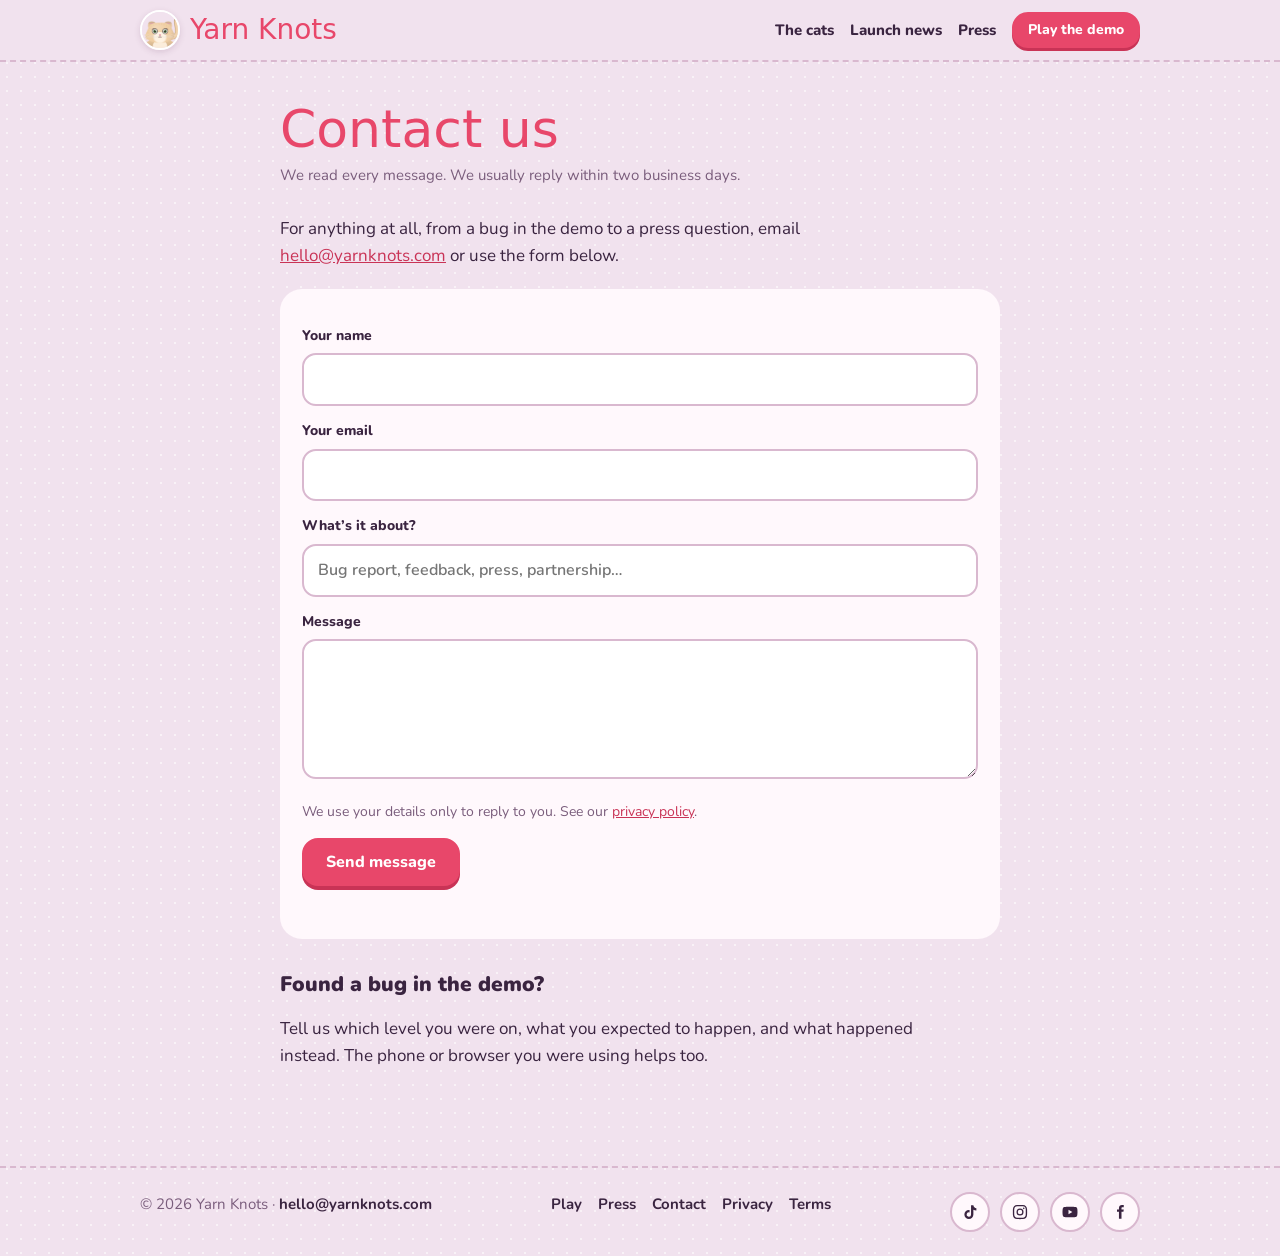
==== contact/index.html @ b8a92756 "Add files via upload" ====
<!doctype html>
<html lang="en">
<head>
<meta charset="utf-8">
<meta name="viewport" content="width=device-width,initial-scale=1">
<title>Contact – Yarn Knots</title>
<meta name="description" content="Get in touch with the Yarn Knots team.">
<meta property="og:title" content="Contact – Yarn Knots">
<meta property="og:description" content="Get in touch with the Yarn Knots team.">
<meta property="og:image" content="https://yarnknots.com/assets/og-image.png">
<meta name="theme-color" content="#f1e2ee">
<link rel="icon" href="../assets/favicon-32.png" sizes="32x32">
<link rel="apple-touch-icon" href="../assets/icon-180.png">
<link rel="preconnect" href="https://fonts.googleapis.com">
<link rel="preconnect" href="https://fonts.gstatic.com" crossorigin>
<link rel="stylesheet" href="https://fonts.googleapis.com/css2?family=Chewy&family=Nunito:wght@400;600;700;800;900&display=swap">
<link rel="stylesheet" href="../assets/style.css">
<script src="../assets/config.js"></script>
</head>
<body>
<header class="top">
  <div class="wrap">
    <a class="brand" href="../index.html"><img src="../assets/icon-180.png" alt=""><span>Yarn Knots</span></a>
    <nav class="nav" aria-label="Main">
      <a href="../index.html#cats">The cats</a>
      <a href="../index.html#signup">Launch news</a>
      <a href="../press/index.html">Press</a>
      <a class="btn small" href="../play/index.html">Play the demo</a>
    </nav>
  </div>
</header>
<main class="page">
<h1>Contact us</h1>
<p class="meta">We read every message. We usually reply within two business days.</p>
<p>For anything at all, from a bug in the demo to a press question, email <a data-email href="mailto:hello@yarnknots.com">hello@yarnknots.com</a> or use the form below.</p>
<form data-contact novalidate style="background:var(--mat);border-radius:22px;padding:22px;margin-top:20px">
  <label class="fl" for="c-name">Your name</label>
  <input id="c-name" type="text" name="name" required autocomplete="name">
  <label class="fl" for="c-email">Your email</label>
  <input id="c-email" type="email" name="email" required autocomplete="email">
  <label class="fl" for="c-topic">What’s it about?</label>
  <input id="c-topic" type="text" name="topic" placeholder="Bug report, feedback, press, partnership…">
  <label class="fl" for="c-msg">Message</label>
  <textarea id="c-msg" name="message" required></textarea>
  <input type="text" name="_gotcha" tabindex="-1" autocomplete="off" style="position:absolute;left:-9999px" aria-hidden="true">
  <p style="font-size:14px;color:var(--muted)">We use your details only to reply to you. See our <a href="../privacy/index.html">privacy policy</a>.</p>
  <button class="btn" type="submit">Send message</button>
  <p class="form-status" role="status"></p>
</form>
<h2>Found a bug in the demo?</h2>
<p>Tell us which level you were on, what you expected to happen, and what happened instead. The phone or browser you were using helps too.</p>

</main>
<footer>
  <div class="wrap">
    <div>© <span data-year>2026</span> Yarn Knots · <a data-email href="mailto:hello@yarnknots.com">hello@yarnknots.com</a></div>
    <nav aria-label="Footer">
      <a href="../play/index.html">Play</a><a href="../press/index.html">Press</a><a href="../contact/index.html">Contact</a><a href="../privacy/index.html">Privacy</a><a href="../terms/index.html">Terms</a>
    </nav>
    <div class="socials">
      <a data-social="tiktok" href="../index.html#" aria-label="Yarn Knots on TikTok"><svg viewBox="0 0 24 24"><path d="M16.5 3c.4 2.2 1.8 3.7 4 4v3.1c-1.5 0-2.9-.4-4-1.1v6.3a6 6 0 1 1-6-6c.3 0 .6 0 .9.1v3.2a2.9 2.9 0 1 0 2 2.7V3z"/></svg></a>
      <a data-social="instagram" href="../index.html#" aria-label="Yarn Knots on Instagram"><svg viewBox="0 0 24 24"><path d="M12 7.3a4.7 4.7 0 1 0 0 9.4 4.7 4.7 0 0 0 0-9.4zm0 7.7a3 3 0 1 1 0-6 3 3 0 0 1 0 6zM17 6a1.1 1.1 0 1 0 0 2.2A1.1 1.1 0 0 0 17 6zM12 2.5c-2.6 0-2.9 0-3.9.1-3.4.2-5.3 2-5.5 5.5-.1 1-.1 1.3-.1 3.9s0 2.9.1 3.9c.2 3.4 2.1 5.3 5.5 5.5 1 .1 1.3.1 3.9.1s2.9 0 3.9-.1c3.4-.2 5.3-2.1 5.5-5.5.1-1 .1-1.3.1-3.9s0-2.9-.1-3.9c-.2-3.4-2.1-5.3-5.5-5.5-1-.1-1.3-.1-3.9-.1zm0 1.7c2.5 0 2.8 0 3.8.1 2.5.1 3.7 1.3 3.8 3.8.1 1 .1 1.3.1 3.8s0 2.8-.1 3.8c-.1 2.5-1.3 3.7-3.8 3.8-1 .1-1.3.1-3.8.1s-2.8 0-3.8-.1c-2.5-.1-3.7-1.3-3.8-3.8-.1-1-.1-1.3-.1-3.8s0-2.8.1-3.8c.1-2.5 1.3-3.7 3.8-3.8 1-.1 1.3-.1 3.8-.1z"/></svg></a>
      <a data-social="youtube" href="../index.html#" aria-label="Yarn Knots on YouTube"><svg viewBox="0 0 24 24"><path d="M21.6 7.2a2.5 2.5 0 0 0-1.8-1.8C18.3 5 12 5 12 5s-6.3 0-7.8.4A2.5 2.5 0 0 0 2.4 7.2C2 8.8 2 12 2 12s0 3.2.4 4.8a2.5 2.5 0 0 0 1.8 1.8C5.7 19 12 19 12 19s6.3 0 7.8-.4a2.5 2.5 0 0 0 1.8-1.8c.4-1.6.4-4.8.4-4.8s0-3.2-.4-4.8zM10 15V9l5.2 3z"/></svg></a>
      <a data-social="facebook" href="../index.html#" aria-label="Yarn Knots on Facebook"><svg viewBox="0 0 24 24"><path d="M14 8.5V6.8c0-.8.2-1.3 1.4-1.3H17V2.6c-.3 0-1.3-.1-2.4-.1-2.4 0-4 1.4-4 4.1v1.9H8v3.2h2.6V21H14v-9.3h2.6l.4-3.2z"/></svg></a>
    </div>
  </div>
</footer>
<script src="../assets/site.js"></script>
</body>
</html>
---- assets/style.css ----
/* Yarn Knots site: felt play-mat look shared with the game. One light theme by design. */
:root{
  --felt:#f1e2ee; --mat:#fff8fc; --stitch:#d9b8cf; --tangle:#e8476a; --tangle-dark:#c93356;
  --free:#2fae8f; --gold:#ffb21e; --ink:#3a2440; --muted:#7a5d7c;
  --display:"Chewy","Comic Sans MS","Trebuchet MS",system-ui,sans-serif;
  --body:"Nunito",system-ui,-apple-system,"Segoe UI",sans-serif;
  color-scheme:light;
}
*{box-sizing:border-box}
html{scroll-behavior:smooth}
body{margin:0;background-color:var(--felt);background-image:radial-gradient(rgba(255,255,255,.55) 1px,transparent 1.5px);background-size:14px 14px;color:var(--ink);font:400 17px/1.6 var(--body)}
img{max-width:100%;height:auto;display:block}
a{color:var(--tangle-dark)}
a:focus-visible,button:focus-visible,input:focus-visible,textarea:focus-visible{outline:3px solid var(--free);outline-offset:2px}
.wrap{max-width:1040px;margin:0 auto;padding-inline:20px}
[hidden]{display:none!important}

/* header */
.top{position:sticky;top:0;z-index:10;background:rgba(241,226,238,.92);backdrop-filter:blur(6px);border-bottom:2px dashed var(--stitch)}
.top .wrap{display:flex;align-items:center;justify-content:space-between;gap:12px;padding-block:10px}
.brand{display:flex;align-items:center;gap:10px;text-decoration:none;color:var(--tangle)}
.brand img{width:40px;height:40px;border-radius:50%;border:2px solid #fff;box-shadow:0 2px 6px rgba(80,30,70,.15)}
.brand span{font:400 28px/1 var(--display)}
.nav{display:flex;align-items:center;gap:16px}
.nav a{color:var(--ink);text-decoration:none;font-weight:800;font-size:15px}
.nav a:hover{color:var(--tangle)}
.nav .btn{color:#fff}
@media (max-width:640px){.nav a:not(.btn){display:none}}

/* buttons */
.btn{display:inline-flex;align-items:center;justify-content:center;gap:8px;font:800 16px/1 var(--body);padding:14px 22px;border-radius:16px;border:2px solid var(--tangle);background:var(--tangle);color:#fff;text-decoration:none;cursor:pointer;box-shadow:0 4px 0 var(--tangle-dark);transition:transform .1s}
.btn:hover{transform:translateY(-1px)}
.btn:active{transform:translateY(2px);box-shadow:0 2px 0 var(--tangle-dark)}
.btn.small{padding:9px 14px;font-size:14px;box-shadow:0 3px 0 var(--tangle-dark)}
.btn.ghost{background:var(--mat);color:var(--ink);border-color:var(--stitch);box-shadow:0 4px 0 var(--stitch)}
.btn:disabled{opacity:.6;cursor:default}

/* hero */
.hero .wrap{display:grid;grid-template-columns:1.1fr .9fr;gap:32px;align-items:center;padding-block:56px 40px}
.hero h1{font:400 clamp(44px,8vw,76px)/1 var(--display);color:var(--tangle);margin:0 0 14px;text-shadow:0 3px 0 #fff;text-wrap:balance}
.hero .lead{font-size:20px;margin:0 0 24px;max-width:34ch;text-wrap:pretty}
.hero .ctas{display:flex;flex-wrap:wrap;gap:12px;align-items:center}
.hero .note{font-size:14px;color:var(--muted);margin-top:14px}
.hero-art{position:relative}
.hero-art img{border-radius:32px;border:4px solid #fff;box-shadow:0 18px 40px rgba(80,30,70,.2);transform:rotate(2deg)}
.hero-art .sticker{position:absolute;left:-14px;bottom:18px;background:var(--gold);color:#4a2c00;font:900 14px/1.2 var(--body);padding:10px 14px;border-radius:14px;transform:rotate(-6deg);box-shadow:0 6px 14px rgba(80,30,70,.2)}
@media (max-width:760px){.hero .wrap{grid-template-columns:1fr;padding-block:32px}.hero-art{max-width:360px;margin:0 auto}}

/* sections */
section{padding-block:40px}
.h2{font:400 clamp(32px,5vw,44px)/1.1 var(--display);color:var(--ink);margin:0 0 8px;text-wrap:balance}
.sub{color:var(--muted);margin:0 0 28px;max-width:60ch}
.cards{display:grid;grid-template-columns:repeat(3,1fr);gap:16px}
.card{background:var(--mat);border-radius:22px;padding:22px;border:2px solid transparent;box-shadow:0 8px 20px rgba(80,30,70,.08);min-width:0}
.card .ic{width:48px;height:48px;border-radius:14px;display:grid;place-items:center;margin-bottom:12px}
.card .ic svg{width:28px;height:28px}
.card h3{font:900 19px/1.25 var(--body);margin:0 0 6px}
.card p{margin:0;color:var(--muted);font-size:16px}
@media (max-width:760px){.cards{grid-template-columns:1fr}}

.shots{display:grid;grid-template-columns:repeat(3,1fr);gap:18px}
.shots figure{margin:0}
.shots img{border-radius:26px;border:4px solid #fff;box-shadow:0 12px 28px rgba(80,30,70,.15)}
.shots figcaption{text-align:center;font-weight:800;margin-top:10px;font-size:15px}
@media (max-width:760px){.shots{grid-template-columns:repeat(3,minmax(200px,1fr));overflow-x:auto;padding-bottom:10px;scroll-snap-type:x mandatory}.shots figure{scroll-snap-align:center}}

.cats{display:flex;flex-wrap:wrap;gap:14px}
.cat{flex:1 1 150px;background:var(--mat);border-radius:20px;padding:14px;text-align:center;min-width:0}
.cat img{width:96px;height:96px;margin:0 auto 8px;border-radius:50%}
.cat b{display:block;font-size:16px}
.cat span{font-size:14px;color:var(--muted)}

/* signup */
.signup{background:var(--mat);border-radius:28px;padding:32px;display:grid;grid-template-columns:auto 1fr;gap:24px;align-items:center;box-shadow:0 10px 26px rgba(80,30,70,.1);border:3px dashed var(--stitch)}
.signup img{width:120px;height:120px;border-radius:50%}
.signup h2{margin-top:0}
@media (max-width:640px){.signup{grid-template-columns:1fr;text-align:center;padding:24px}.signup img{margin:0 auto}}
.form-row{display:flex;gap:10px;flex-wrap:wrap}
.form-row input{flex:1 1 220px;min-width:0}
input[type=email],input[type=text],textarea{font:600 16px/1.3 var(--body);padding:14px 14px;border-radius:14px;border:2px solid var(--stitch);background:#fff;color:var(--ink);width:100%}
textarea{min-height:140px;resize:vertical}
.check{display:flex;gap:10px;align-items:flex-start;font-size:14px;color:var(--muted);margin-top:10px;text-align:left}
.check input{margin-top:3px;width:18px;height:18px;accent-color:var(--tangle);flex:none}
.form-status{min-height:1.4em;margin:10px 0 0;font-weight:800;font-size:15px}
.form-status.ok{color:var(--free)}
.form-status.err{color:var(--tangle-dark)}
label.fl{display:block;font-weight:800;font-size:14px;margin:14px 0 6px}

/* text pages */
.page{max-width:760px;margin:0 auto;padding:40px 20px 56px}
.page h1{font:400 clamp(36px,6vw,52px)/1.05 var(--display);color:var(--tangle);margin:0 0 6px}
.page .meta{color:var(--muted);font-size:15px;margin:0 0 28px}
.page h2{font:900 21px/1.3 var(--body);margin:32px 0 8px}
.page p,.page li{max-width:68ch}
.page .box{background:var(--mat);border-radius:18px;padding:18px 20px;margin:20px 0;border-left:6px solid var(--gold)}
.page table{width:100%;border-collapse:collapse;font-size:15px;background:var(--mat);border-radius:14px;overflow:hidden}
.page th,.page td{text-align:left;padding:10px 12px;border-bottom:1px solid #eedce8;vertical-align:top}
.page th{background:#f7e9f2}
.table-scroll{overflow-x:auto}
.placeholder{background:#fff3c4;border-radius:6px;padding:0 4px}

/* footer */
footer{border-top:2px dashed var(--stitch);margin-top:24px}
footer .wrap{display:flex;flex-wrap:wrap;justify-content:space-between;gap:16px;padding-block:24px;font-size:15px;color:var(--muted)}
footer nav{display:flex;flex-wrap:wrap;gap:16px}
footer a{color:var(--ink);text-decoration:none;font-weight:700}
footer a:hover{color:var(--tangle)}
.socials{display:flex;gap:10px}
.socials a{width:40px;height:40px;border-radius:50%;background:var(--mat);display:grid;place-items:center;border:2px solid var(--stitch)}
.socials svg{width:18px;height:18px;fill:var(--ink)}
@media (prefers-reduced-motion:reduce){html{scroll-behavior:auto}.btn{transition:none}}
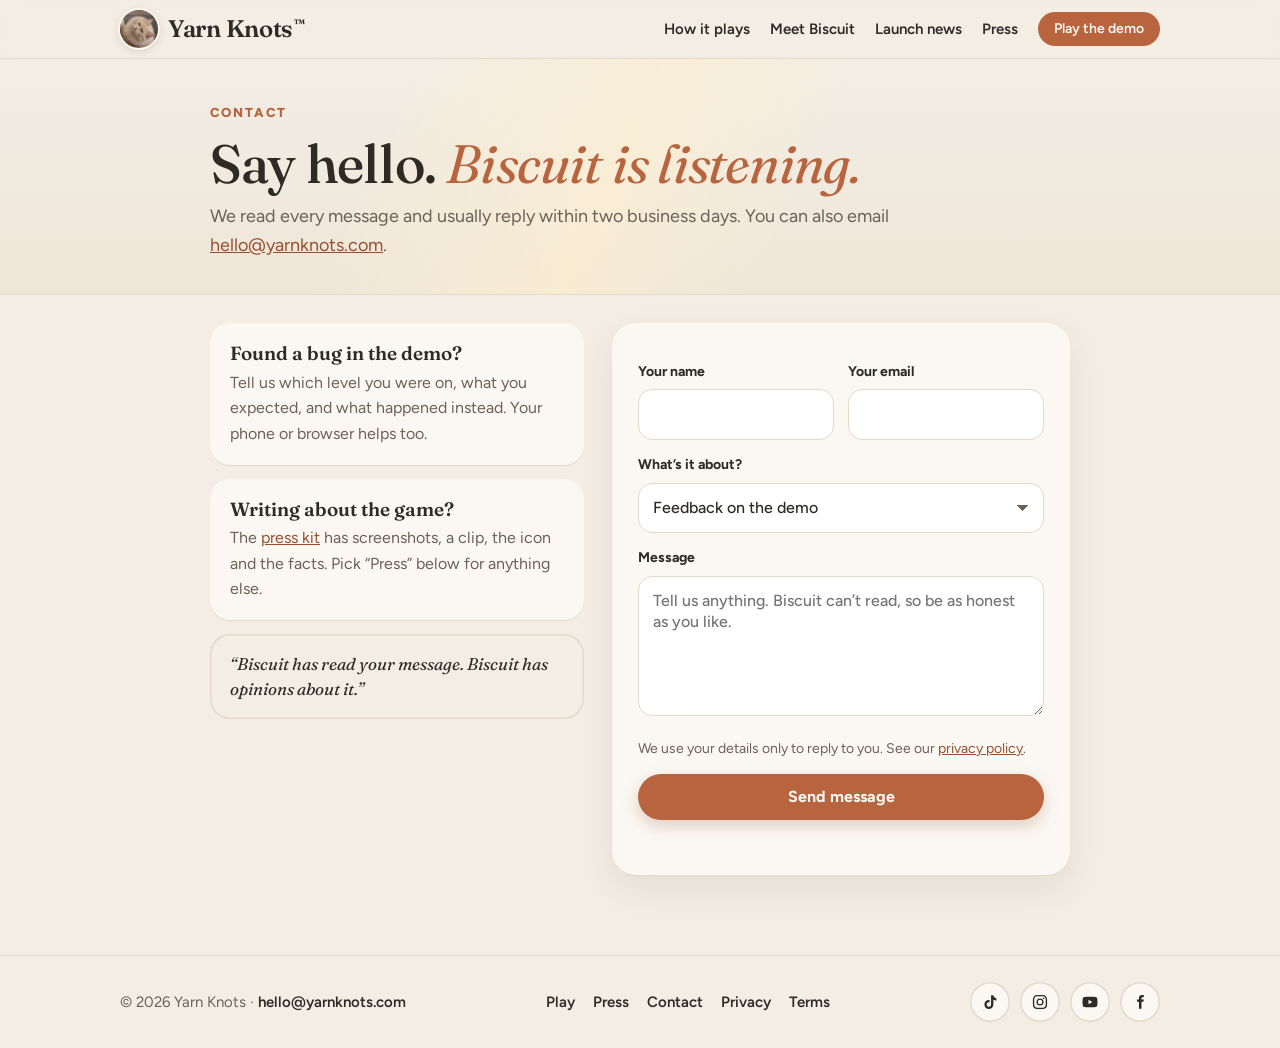
==== commit bbe7dbbf: "Add files via upload" ====
--- a/contact/index.html
+++ b/contact/index.html
@@ -4,52 +4,68 @@
 <meta charset="utf-8">
 <meta name="viewport" content="width=device-width,initial-scale=1">
 <title>Contact – Yarn Knots</title>
-<meta name="description" content="Get in touch with the Yarn Knots team.">
+<meta name="description" content="Questions, bug reports, press or partnerships: get in touch with Yarn Knots.">
 <meta property="og:title" content="Contact – Yarn Knots">
-<meta property="og:description" content="Get in touch with the Yarn Knots team.">
+<meta property="og:description" content="Questions, bug reports, press or partnerships: get in touch with Yarn Knots.">
 <meta property="og:image" content="https://yarnknots.com/assets/og-image.png">
-<meta name="theme-color" content="#f1e2ee">
+<meta name="twitter:card" content="summary_large_image">
+<meta name="theme-color" content="#F3EDE4">
 <link rel="icon" href="../assets/favicon-32.png" sizes="32x32">
 <link rel="apple-touch-icon" href="../assets/icon-180.png">
 <link rel="preconnect" href="https://fonts.googleapis.com">
 <link rel="preconnect" href="https://fonts.gstatic.com" crossorigin>
-<link rel="stylesheet" href="https://fonts.googleapis.com/css2?family=Chewy&family=Nunito:wght@400;600;700;800;900&display=swap">
 <link rel="stylesheet" href="../assets/style.css">
 <script src="../assets/config.js"></script>
 </head>
 <body>
 <header class="top">
   <div class="wrap">
-    <a class="brand" href="../index.html"><img src="../assets/icon-180.png" alt=""><span>Yarn Knots</span></a>
+    <a class="brand" href="../index.html"><img src="../assets/icon-180.png" alt=""><span>Yarn Knots<sup style="font-size:.45em;vertical-align:.9em;line-height:0;margin-left:1px">™</sup></span></a>
     <nav class="nav" aria-label="Main">
-      <a href="../index.html#cats">The cats</a>
+      <a href="../index.html#how">How it plays</a>
+      <a href="../index.html#biscuit">Meet Biscuit</a>
       <a href="../index.html#signup">Launch news</a>
       <a href="../press/index.html">Press</a>
       <a class="btn small" href="../play/index.html">Play the demo</a>
     </nav>
   </div>
 </header>
-<main class="page">
-<h1>Contact us</h1>
-<p class="meta">We read every message. We usually reply within two business days.</p>
-<p>For anything at all, from a bug in the demo to a press question, email <a data-email href="mailto:hello@yarnknots.com">hello@yarnknots.com</a> or use the form below.</p>
-<form data-contact novalidate style="background:var(--mat);border-radius:22px;padding:22px;margin-top:20px">
-  <label class="fl" for="c-name">Your name</label>
-  <input id="c-name" type="text" name="name" required autocomplete="name">
-  <label class="fl" for="c-email">Your email</label>
-  <input id="c-email" type="email" name="email" required autocomplete="email">
-  <label class="fl" for="c-topic">What’s it about?</label>
-  <input id="c-topic" type="text" name="topic" placeholder="Bug report, feedback, press, partnership…">
-  <label class="fl" for="c-msg">Message</label>
-  <textarea id="c-msg" name="message" required></textarea>
-  <input type="text" name="_gotcha" tabindex="-1" autocomplete="off" style="position:absolute;left:-9999px" aria-hidden="true">
-  <p style="font-size:14px;color:var(--muted)">We use your details only to reply to you. See our <a href="../privacy/index.html">privacy policy</a>.</p>
-  <button class="btn" type="submit">Send message</button>
-  <p class="form-status" role="status"></p>
-</form>
-<h2>Found a bug in the demo?</h2>
-<p>Tell us which level you were on, what you expected to happen, and what happened instead. The phone or browser you were using helps too.</p>
-
+<div class="page-head">
+  <div class="wrap">
+    <p class="eyebrow">Contact</p>
+    <h1>Say hello. <em>Biscuit is listening.</em></h1>
+    <p class="lead">We read every message and usually reply within two business days. You can also email <a data-email href="mailto:hello@yarnknots.com">hello@yarnknots.com</a>.</p>
+  </div>
+</div>
+<main class="page doc">
+  <div class="contact-grid">
+    <div class="contact-side">
+      <div class="tip"><h3>Found a bug in the demo?</h3><p>Tell us which level you were on, what you expected, and what happened instead. Your phone or browser helps too.</p></div>
+      <div class="tip"><h3>Writing about the game?</h3><p>The <a href="../press/index.html">press kit</a> has screenshots, a clip, the icon and the facts. Pick “Press” below for anything else.</p></div>
+      <div class="tip quote">“Biscuit has read your message. Biscuit has opinions about it.”</div>
+    </div>
+    <form class="form-card" data-contact novalidate>
+      <input type="hidden" name="_subject" value="Yarn Knots website message">
+      <div class="two">
+        <div><label class="fl" for="c-name">Your name</label><input id="c-name" type="text" name="name" required autocomplete="name"></div>
+        <div><label class="fl" for="c-email">Your email</label><input id="c-email" type="email" name="email" required autocomplete="email"></div>
+      </div>
+      <label class="fl" for="c-topic">What’s it about?</label>
+      <select id="c-topic" name="topic">
+        <option>Feedback on the demo</option>
+        <option>Bug in the demo</option>
+        <option>Press</option>
+        <option>Partnership or business</option>
+        <option>Something else</option>
+      </select>
+      <label class="fl" for="c-msg">Message</label>
+      <textarea id="c-msg" name="message" required placeholder="Tell us anything. Biscuit can’t read, so be as honest as you like."></textarea>
+      <input type="text" name="_gotcha" tabindex="-1" autocomplete="off" style="position:absolute;left:-9999px" aria-hidden="true">
+      <p class="small">We use your details only to reply to you. See our <a href="../privacy/index.html">privacy policy</a>.</p>
+      <button class="btn" type="submit">Send message</button>
+      <p class="form-status" role="status"></p>
+    </form>
+  </div>
 </main>
 <footer>
   <div class="wrap">
--- a/assets/style.css
+++ b/assets/style.css
@@ -1,111 +1,186 @@
-/* Yarn Knots site: felt play-mat look shared with the game. One light theme by design. */
+/* Yarn Knots site: warm "sunlit living room" look shared with the game (oat, cream, terracotta, sage).
+   Fonts load here so every page picks them up. One light theme by design. */
+@import url("https://fonts.googleapis.com/css2?family=Fraunces:ital,opsz,wght@0,9..144,500;0,9..144,600;1,9..144,400&family=Figtree:wght@400;500;600;700;800&display=swap");
 :root{
-  --felt:#f1e2ee; --mat:#fff8fc; --stitch:#d9b8cf; --tangle:#e8476a; --tangle-dark:#c93356;
-  --free:#2fae8f; --gold:#ffb21e; --ink:#3a2440; --muted:#7a5d7c;
-  --display:"Chewy","Comic Sans MS","Trebuchet MS",system-ui,sans-serif;
-  --body:"Nunito",system-ui,-apple-system,"Segoe UI",sans-serif;
+  --oat:#F3EDE4; --card:#FBF8F3; --line:#E4D9CA; --ink:#2E2A26; --muted:#6B6158;
+  --terra:#B8643F; --terra-dark:#984E2F; --sage:#7E8F6A; --sage-soft:#E3E8DA; --wood:#2A1D14; --gold:#E2B65A;
+  --display:"Fraunces", Georgia, "Times New Roman", serif;
+  --body:"Figtree", system-ui, -apple-system, "Segoe UI", sans-serif;
+  /* old names kept so older page markup still works */
+  --felt:var(--oat); --mat:var(--card); --stitch:var(--line); --tangle:var(--terra); --tangle-dark:var(--terra-dark); --free:var(--sage);
   color-scheme:light;
 }
 *{box-sizing:border-box}
 html{scroll-behavior:smooth}
-body{margin:0;background-color:var(--felt);background-image:radial-gradient(rgba(255,255,255,.55) 1px,transparent 1.5px);background-size:14px 14px;color:var(--ink);font:400 17px/1.6 var(--body)}
-img{max-width:100%;height:auto;display:block}
-a{color:var(--tangle-dark)}
-a:focus-visible,button:focus-visible,input:focus-visible,textarea:focus-visible{outline:3px solid var(--free);outline-offset:2px}
-.wrap{max-width:1040px;margin:0 auto;padding-inline:20px}
+body{margin:0;background:var(--oat);color:var(--ink);font:400 17px/1.6 var(--body);-webkit-font-smoothing:antialiased}
+img,video{max-width:100%;height:auto;display:block}
+a{color:var(--terra-dark)}
+a:focus-visible,button:focus-visible,input:focus-visible,textarea:focus-visible{outline:3px solid var(--terra);outline-offset:2px}
+.wrap{max-width:1080px;margin:0 auto;padding-inline:20px}
 [hidden]{display:none!important}
 
 /* header */
-.top{position:sticky;top:0;z-index:10;background:rgba(241,226,238,.92);backdrop-filter:blur(6px);border-bottom:2px dashed var(--stitch)}
+.top{position:sticky;top:0;z-index:10;background:rgba(243,237,228,.9);backdrop-filter:blur(8px);-webkit-backdrop-filter:blur(8px);border-bottom:1px solid var(--line)}
 .top .wrap{display:flex;align-items:center;justify-content:space-between;gap:12px;padding-block:10px}
-.brand{display:flex;align-items:center;gap:10px;text-decoration:none;color:var(--tangle)}
-.brand img{width:40px;height:40px;border-radius:50%;border:2px solid #fff;box-shadow:0 2px 6px rgba(80,30,70,.15)}
-.brand span{font:400 28px/1 var(--display)}
-.nav{display:flex;align-items:center;gap:16px}
-.nav a{color:var(--ink);text-decoration:none;font-weight:800;font-size:15px}
-.nav a:hover{color:var(--tangle)}
-.nav .btn{color:#fff}
-@media (max-width:640px){.nav a:not(.btn){display:none}}
+.brand{display:flex;align-items:center;gap:10px;text-decoration:none;color:var(--ink)}
+.brand img{width:38px;height:38px;border-radius:50%;object-fit:cover;box-shadow:0 0 0 2px var(--card),0 2px 8px rgba(60,35,15,.2)}
+.brand span{font:600 24px/1 var(--display);letter-spacing:-.3px}
+.nav{display:flex;align-items:center;gap:20px}
+.nav a{color:var(--ink);text-decoration:none;font-weight:600;font-size:15px}
+.nav a:hover{color:var(--terra)}
+.nav .btn{color:var(--card)}
+@media (max-width:700px){.nav a:not(.btn){display:none}}
 
 /* buttons */
-.btn{display:inline-flex;align-items:center;justify-content:center;gap:8px;font:800 16px/1 var(--body);padding:14px 22px;border-radius:16px;border:2px solid var(--tangle);background:var(--tangle);color:#fff;text-decoration:none;cursor:pointer;box-shadow:0 4px 0 var(--tangle-dark);transition:transform .1s}
-.btn:hover{transform:translateY(-1px)}
-.btn:active{transform:translateY(2px);box-shadow:0 2px 0 var(--tangle-dark)}
-.btn.small{padding:9px 14px;font-size:14px;box-shadow:0 3px 0 var(--tangle-dark)}
-.btn.ghost{background:var(--mat);color:var(--ink);border-color:var(--stitch);box-shadow:0 4px 0 var(--stitch)}
+.btn{display:inline-flex;align-items:center;justify-content:center;gap:8px;font:700 16px/1 var(--body);padding:15px 24px;border-radius:999px;border:0;background:var(--terra);color:var(--card);text-decoration:none;cursor:pointer;box-shadow:0 6px 16px rgba(152,78,47,.25);transition:transform .12s,background .12s}
+.btn:hover{background:var(--terra-dark);transform:translateY(-1px)}
+.btn:active{transform:translateY(1px)}
+.btn.small{padding:10px 16px;font-size:14px;box-shadow:none}
+.btn.ghost{background:var(--card);color:var(--ink);box-shadow:inset 0 0 0 1.5px var(--line)}
+.btn.ghost:hover{background:#fff}
 .btn:disabled{opacity:.6;cursor:default}
 
 /* hero */
-.hero .wrap{display:grid;grid-template-columns:1.1fr .9fr;gap:32px;align-items:center;padding-block:56px 40px}
-.hero h1{font:400 clamp(44px,8vw,76px)/1 var(--display);color:var(--tangle);margin:0 0 14px;text-shadow:0 3px 0 #fff;text-wrap:balance}
-.hero .lead{font-size:20px;margin:0 0 24px;max-width:34ch;text-wrap:pretty}
+.hero{position:relative;overflow:hidden;background:
+  linear-gradient(115deg, rgba(255,247,230,.0) 30%, rgba(255,240,205,.55) 45%, rgba(255,247,230,0) 60%),
+  linear-gradient(180deg, var(--oat), #EFE6D9)}
+.hero .wrap{display:grid;grid-template-columns:1.15fr .85fr;gap:40px;align-items:center;padding-block:56px 48px}
+.eyebrow{font-size:13px;font-weight:800;letter-spacing:2px;text-transform:uppercase;color:var(--terra);margin:0 0 12px}
+.hero h1{font:500 clamp(40px,6.4vw,68px)/1.04 var(--display);letter-spacing:-1px;margin:0 0 18px;text-wrap:balance}
+.hero h1 em{font-style:italic;font-weight:400;color:var(--terra)}
+.hero .lead{font-size:19px;margin:0 0 26px;max-width:36ch;color:var(--muted);text-wrap:pretty}
 .hero .ctas{display:flex;flex-wrap:wrap;gap:12px;align-items:center}
 .hero .note{font-size:14px;color:var(--muted);margin-top:14px}
-.hero-art{position:relative}
-.hero-art img{border-radius:32px;border:4px solid #fff;box-shadow:0 18px 40px rgba(80,30,70,.2);transform:rotate(2deg)}
-.hero-art .sticker{position:absolute;left:-14px;bottom:18px;background:var(--gold);color:#4a2c00;font:900 14px/1.2 var(--body);padding:10px 14px;border-radius:14px;transform:rotate(-6deg);box-shadow:0 6px 14px rgba(80,30,70,.2)}
-@media (max-width:760px){.hero .wrap{grid-template-columns:1fr;padding-block:32px}.hero-art{max-width:360px;margin:0 auto}}
+.phone{position:relative;justify-self:center;width:min(300px,78vw);aspect-ratio:390/844;border-radius:42px;padding:10px;background:#1E1612;box-shadow:0 30px 60px rgba(42,29,20,.35),inset 0 0 0 2px #3a2c22}
+.phone video,.phone img{width:100%;height:100%;object-fit:cover;border-radius:32px;background:#7A5636}
+.phone .sticker{position:absolute;left:-30px;top:120px;background:var(--gold);color:#3b2a08;font:800 13px/1.25 var(--body);padding:10px 14px;border-radius:14px;transform:rotate(-5deg);box-shadow:0 8px 18px rgba(42,29,20,.25);max-width:150px}
+@media (max-width:820px){.hero .wrap{grid-template-columns:1fr;padding-block:36px 40px;gap:32px}.phone .sticker{left:-10px}}
 
 /* sections */
-section{padding-block:40px}
-.h2{font:400 clamp(32px,5vw,44px)/1.1 var(--display);color:var(--ink);margin:0 0 8px;text-wrap:balance}
-.sub{color:var(--muted);margin:0 0 28px;max-width:60ch}
+section{padding-block:48px}
+.h2{font:500 clamp(30px,4.4vw,42px)/1.1 var(--display);letter-spacing:-.5px;color:var(--ink);margin:0 0 10px;text-wrap:balance}
+.sub{color:var(--muted);margin:0 0 30px;max-width:60ch}
 .cards{display:grid;grid-template-columns:repeat(3,1fr);gap:16px}
-.card{background:var(--mat);border-radius:22px;padding:22px;border:2px solid transparent;box-shadow:0 8px 20px rgba(80,30,70,.08);min-width:0}
-.card .ic{width:48px;height:48px;border-radius:14px;display:grid;place-items:center;margin-bottom:12px}
-.card .ic svg{width:28px;height:28px}
-.card h3{font:900 19px/1.25 var(--body);margin:0 0 6px}
+.card{background:var(--card);border-radius:22px;padding:24px;box-shadow:0 1px 0 var(--line),0 10px 26px rgba(94,70,44,.07);min-width:0}
+.card .ic{width:48px;height:48px;border-radius:14px;display:grid;place-items:center;margin-bottom:14px;background:var(--sage-soft)}
+.card .ic svg{width:26px;height:26px}
+.card h3{font:600 21px/1.25 var(--display);margin:0 0 6px}
 .card p{margin:0;color:var(--muted);font-size:16px}
-@media (max-width:760px){.cards{grid-template-columns:1fr}}
+@media (max-width:820px){.cards{grid-template-columns:1fr}}
 
-.shots{display:grid;grid-template-columns:repeat(3,1fr);gap:18px}
-.shots figure{margin:0}
-.shots img{border-radius:26px;border:4px solid #fff;box-shadow:0 12px 28px rgba(80,30,70,.15)}
-.shots figcaption{text-align:center;font-weight:800;margin-top:10px;font-size:15px}
-@media (max-width:760px){.shots{grid-template-columns:repeat(3,minmax(200px,1fr));overflow-x:auto;padding-bottom:10px;scroll-snap-type:x mandatory}.shots figure{scroll-snap-align:center}}
+.shots{display:grid;grid-template-columns:repeat(3,1fr);gap:20px}
+.shots figure{margin:0;min-width:0}
+.shots img{border-radius:26px;box-shadow:0 0 0 6px #1E1612,0 18px 36px rgba(42,29,20,.25)}
+.shots figcaption{text-align:center;font-weight:700;margin-top:16px;font-size:15px}
+.shots figcaption span{display:block;font-weight:400;color:var(--muted);font-size:14px}
+@media (max-width:820px){.shots{grid-template-columns:repeat(3,minmax(220px,1fr));overflow-x:auto;padding:8px 8px 14px;scroll-snap-type:x mandatory}.shots figure{scroll-snap-align:center}}
 
+/* meet Biscuit */
+.biscuit{display:grid;grid-template-columns:.9fr 1.1fr;gap:36px;align-items:center;background:var(--card);border-radius:28px;padding:28px;box-shadow:0 1px 0 var(--line),0 12px 30px rgba(94,70,44,.08)}
+.biscuit img{border-radius:20px;width:100%}
+.quotes{list-style:none;margin:18px 0 0;padding:0;display:flex;flex-direction:column;gap:10px}
+.quotes li{font:italic 400 18px/1.4 var(--display);background:var(--oat);border-radius:16px 16px 16px 6px;padding:12px 16px}
+@media (max-width:820px){.biscuit{grid-template-columns:1fr;padding:20px}}
+
+/* old "cats" grid (still used on the Press page) */
 .cats{display:flex;flex-wrap:wrap;gap:14px}
-.cat{flex:1 1 150px;background:var(--mat);border-radius:20px;padding:14px;text-align:center;min-width:0}
-.cat img{width:96px;height:96px;margin:0 auto 8px;border-radius:50%}
+.cat{flex:1 1 150px;background:var(--card);border-radius:20px;padding:14px;text-align:center;min-width:0}
+.cat img{width:96px;height:96px;margin:0 auto 8px;border-radius:50%;object-fit:cover}
 .cat b{display:block;font-size:16px}
 .cat span{font-size:14px;color:var(--muted)}
 
 /* signup */
-.signup{background:var(--mat);border-radius:28px;padding:32px;display:grid;grid-template-columns:auto 1fr;gap:24px;align-items:center;box-shadow:0 10px 26px rgba(80,30,70,.1);border:3px dashed var(--stitch)}
-.signup img{width:120px;height:120px;border-radius:50%}
-.signup h2{margin-top:0}
+.signup{background:var(--wood);color:var(--card);border-radius:28px;padding:32px;display:grid;grid-template-columns:auto 1fr;gap:28px;align-items:center;box-shadow:0 18px 40px rgba(42,29,20,.25)}
+.signup img{width:130px;height:130px;border-radius:50%;object-fit:cover;box-shadow:0 0 0 4px rgba(251,248,243,.15)}
+.signup h2{font:500 clamp(26px,3.6vw,34px)/1.15 var(--display);margin:0 0 6px;color:var(--card)}
+.signup p{margin:0 0 14px;color:#D9CCBC}
+.signup .sender-form-field{background:var(--card);border-radius:18px;padding:6px}
+.signup .signup-fallback{color:#D9CCBC}
 @media (max-width:640px){.signup{grid-template-columns:1fr;text-align:center;padding:24px}.signup img{margin:0 auto}}
 .form-row{display:flex;gap:10px;flex-wrap:wrap}
 .form-row input{flex:1 1 220px;min-width:0}
-input[type=email],input[type=text],textarea{font:600 16px/1.3 var(--body);padding:14px 14px;border-radius:14px;border:2px solid var(--stitch);background:#fff;color:var(--ink);width:100%}
+input[type=email],input[type=text],textarea{font:500 16px/1.3 var(--body);padding:14px;border-radius:14px;border:1.5px solid var(--line);background:#fff;color:var(--ink);width:100%}
 textarea{min-height:140px;resize:vertical}
 .check{display:flex;gap:10px;align-items:flex-start;font-size:14px;color:var(--muted);margin-top:10px;text-align:left}
-.check input{margin-top:3px;width:18px;height:18px;accent-color:var(--tangle);flex:none}
-.form-status{min-height:1.4em;margin:10px 0 0;font-weight:800;font-size:15px}
-.form-status.ok{color:var(--free)}
-.form-status.err{color:var(--tangle-dark)}
-label.fl{display:block;font-weight:800;font-size:14px;margin:14px 0 6px}
+.check input{margin-top:3px;width:18px;height:18px;accent-color:var(--terra);flex:none}
+.form-status{min-height:1.4em;margin:10px 0 0;font-weight:700;font-size:15px}
+.form-status.ok{color:#56663F}
+.form-status.err{color:var(--terra-dark)}
+label.fl{display:block;font-weight:700;font-size:14px;margin:14px 0 6px}
 
 /* text pages */
-.page{max-width:760px;margin:0 auto;padding:40px 20px 56px}
-.page h1{font:400 clamp(36px,6vw,52px)/1.05 var(--display);color:var(--tangle);margin:0 0 6px}
+.page{max-width:760px;margin:0 auto;padding:44px 20px 56px}
+.page h1{font:500 clamp(36px,6vw,50px)/1.05 var(--display);letter-spacing:-.5px;color:var(--ink);margin:0 0 6px}
 .page .meta{color:var(--muted);font-size:15px;margin:0 0 28px}
-.page h2{font:900 21px/1.3 var(--body);margin:32px 0 8px}
+.page h2{font:600 22px/1.3 var(--display);margin:32px 0 8px}
 .page p,.page li{max-width:68ch}
-.page .box{background:var(--mat);border-radius:18px;padding:18px 20px;margin:20px 0;border-left:6px solid var(--gold)}
-.page table{width:100%;border-collapse:collapse;font-size:15px;background:var(--mat);border-radius:14px;overflow:hidden}
-.page th,.page td{text-align:left;padding:10px 12px;border-bottom:1px solid #eedce8;vertical-align:top}
-.page th{background:#f7e9f2}
+.page .box{background:var(--card);border-radius:18px;padding:18px 20px;margin:20px 0;border-left:5px solid var(--sage)}
+.page table{width:100%;border-collapse:collapse;font-size:15px;background:var(--card);border-radius:14px;overflow:hidden}
+.page th,.page td{text-align:left;padding:10px 12px;border-bottom:1px solid var(--line);vertical-align:top}
+.page th{background:#EFE6D9}
 .table-scroll{overflow-x:auto}
-.placeholder{background:#fff3c4;border-radius:6px;padding:0 4px}
+.placeholder{background:#F6E7C4;border-radius:6px;padding:0 4px}
 
 /* footer */
-footer{border-top:2px dashed var(--stitch);margin-top:24px}
-footer .wrap{display:flex;flex-wrap:wrap;justify-content:space-between;gap:16px;padding-block:24px;font-size:15px;color:var(--muted)}
-footer nav{display:flex;flex-wrap:wrap;gap:16px}
-footer a{color:var(--ink);text-decoration:none;font-weight:700}
-footer a:hover{color:var(--tangle)}
+footer{border-top:1px solid var(--line);margin-top:24px}
+footer .wrap{display:flex;flex-wrap:wrap;justify-content:space-between;align-items:center;gap:16px;padding-block:26px;font-size:15px;color:var(--muted)}
+footer nav{display:flex;flex-wrap:wrap;gap:18px}
+footer a{color:var(--ink);text-decoration:none;font-weight:600}
+footer a:hover{color:var(--terra)}
 .socials{display:flex;gap:10px}
-.socials a{width:40px;height:40px;border-radius:50%;background:var(--mat);display:grid;place-items:center;border:2px solid var(--stitch)}
+.socials a{width:40px;height:40px;border-radius:50%;background:var(--card);display:grid;place-items:center;box-shadow:inset 0 0 0 1.5px var(--line)}
 .socials svg{width:18px;height:18px;fill:var(--ink)}
 @media (prefers-reduced-motion:reduce){html{scroll-behavior:auto}.btn{transition:none}}
+
+/* Sender.net embedded form */
+.signup-form{min-width:0}
+.sender-form-field{min-height:120px}
+.signup-fallback{font-weight:600;color:var(--muted)}
+
+/* inner pages: warm header band + content card */
+.page-head{background:linear-gradient(115deg,rgba(255,240,205,0) 30%,rgba(255,240,205,.55) 48%,rgba(255,240,205,0) 62%),linear-gradient(180deg,var(--oat),#EFE6D9);border-bottom:1px solid var(--line)}
+.page-head .wrap{max-width:900px;padding-block:44px 34px}
+.page-head h1{font:500 clamp(36px,6vw,54px)/1.05 var(--display);letter-spacing:-.8px;margin:0 0 10px;text-wrap:balance}
+.page-head h1 em{font-style:italic;font-weight:400;color:var(--terra)}
+.page-head .lead{font-size:18px;color:var(--muted);margin:0;max-width:60ch}
+.page-head .meta{font-size:14px;color:var(--muted);margin:12px 0 0}
+.page.doc{max-width:900px;padding-top:28px}
+.doc-card{background:var(--card);border-radius:24px;padding:8px 32px 28px;box-shadow:0 1px 0 var(--line),0 12px 30px rgba(94,70,44,.07)}
+.doc-card > h2:first-child{margin-top:24px}
+.page.doc h2{font:600 24px/1.25 var(--display);margin:34px 0 8px}
+.page.doc ul{padding-left:22px}
+.page.doc li{margin:4px 0}
+.page .box{border-left:0;background:var(--sage-soft);border-radius:18px;padding:18px 22px}
+.page .box b{font-family:var(--display);font-weight:600;font-size:18px}
+@media (max-width:640px){.doc-card{padding:4px 18px 20px}}
+
+/* contact */
+.contact-grid{display:grid;grid-template-columns:.9fr 1.1fr;gap:28px;align-items:start}
+.contact-side{display:flex;flex-direction:column;gap:14px}
+.tip{background:var(--card);border-radius:20px;padding:18px 20px;box-shadow:0 1px 0 var(--line)}
+.tip h3{font:600 19px/1.3 var(--display);margin:0 0 4px}
+.tip p{margin:0;color:var(--muted);font-size:16px}
+.tip.quote{background:var(--oat);box-shadow:inset 0 0 0 1.5px var(--line);font:italic 400 17px/1.45 var(--display);color:var(--ink)}
+.form-card{background:var(--card);border-radius:24px;padding:24px 26px;box-shadow:0 1px 0 var(--line),0 14px 34px rgba(94,70,44,.09)}
+.form-card .two{display:grid;grid-template-columns:1fr 1fr;gap:0 14px}
+.form-card select{font:500 16px/1.3 var(--body);padding:14px;border-radius:14px;border:1.5px solid var(--line);background:#fff;color:var(--ink);width:100%;appearance:none;background-image:linear-gradient(45deg,transparent 50%,var(--muted) 50%),linear-gradient(135deg,var(--muted) 50%,transparent 50%);background-position:calc(100% - 20px) 50%,calc(100% - 14px) 50%;background-size:6px 6px;background-repeat:no-repeat}
+.form-card input:focus,.form-card textarea:focus,.form-card select:focus{border-color:var(--terra);outline:none;box-shadow:0 0 0 3px rgba(184,100,63,.18)}
+.form-card .small{font-size:14px;color:var(--muted);margin:14px 0}
+.form-card .btn{width:100%}
+@media (max-width:820px){.contact-grid{grid-template-columns:1fr}.form-card .two{grid-template-columns:1fr}}
+
+/* press */
+.facts{display:grid;grid-template-columns:repeat(auto-fit,minmax(240px,1fr));gap:12px;margin:24px 0 8px}
+.fact{background:var(--card);border-radius:18px;padding:14px 18px;box-shadow:0 1px 0 var(--line)}
+.fact dt{font-size:12px;font-weight:800;letter-spacing:1.6px;text-transform:uppercase;color:var(--terra)}
+.fact dd{margin:4px 0 0;font-weight:600}
+.assets{display:grid;grid-template-columns:repeat(auto-fill,minmax(230px,1fr));gap:16px;margin-top:18px}
+.asset{background:var(--card);border-radius:20px;padding:12px;box-shadow:0 1px 0 var(--line),0 8px 20px rgba(94,70,44,.06);display:flex;flex-direction:column;gap:10px;min-width:0}
+.asset .thumb{position:relative;border-radius:14px;overflow:hidden;background:var(--oat);aspect-ratio:4/3;display:grid;place-items:center}
+.asset .thumb img,.asset .thumb video{position:absolute;inset:0;width:100%;height:100%;object-fit:cover}
+.asset .thumb img.icon{position:static;width:60%;height:auto;border-radius:22%}
+.asset .thumb.tall img,.asset .thumb.tall video{object-position:50% 72%}
+.asset b{font-size:16px}
+.asset span{font-size:14px;color:var(--muted)}
+.asset a.dl{align-self:flex-start;font-weight:700;font-size:14px;text-decoration:none;color:var(--terra-dark);background:var(--oat);border-radius:999px;padding:8px 14px}
+.asset a.dl:hover{background:#EBDDCB}
